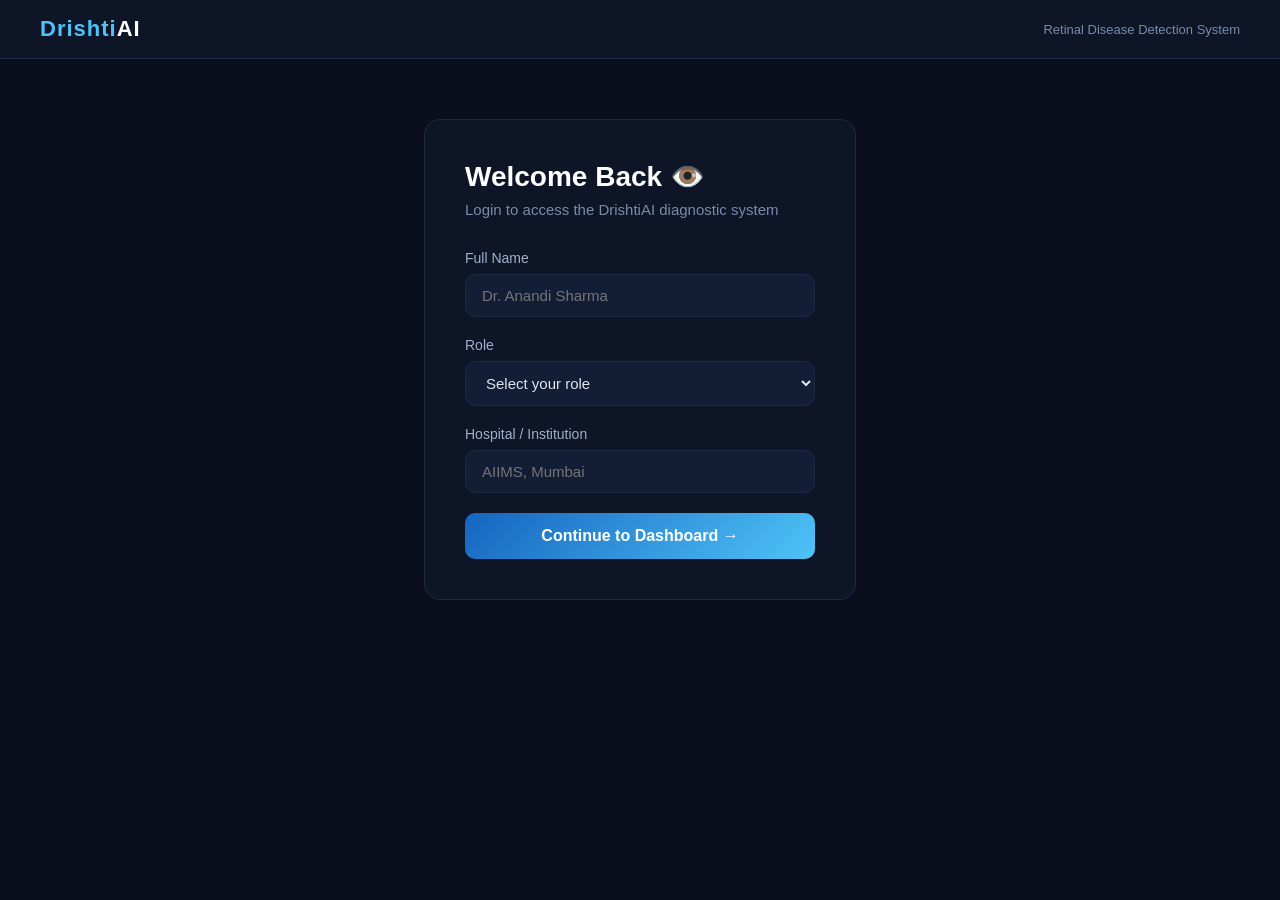
==== frontend/index.html @ 9fad53ef "Initial DrishtiAI commit" ====
<!DOCTYPE html>
<html lang="en">
<head>
  <meta charset="UTF-8"/>
  <meta name="viewport" content="width=device-width, initial-scale=1.0"/>
  <title>DrishtiAI – Login</title>
  <link rel="stylesheet" href="css/style.css"/>
</head>
<body>
  <nav class="navbar">
    <div class="logo">Drishti<span>AI</span></div>
    <div style="font-size:13px;color:#7a8aab;">Retinal Disease Detection System</div>
  </nav>

  <div class="container" style="max-width:480px;">
    <div class="card">
      <h1>Welcome Back 👁️</h1>
      <p class="subtitle">Login to access the DrishtiAI diagnostic system</p>

      <div class="form-group">
        <label>Full Name</label>
        <input type="text" id="name" placeholder="Dr. Anandi Sharma"/>
      </div>
      <div class="form-group">
        <label>Role</label>
        <select id="role">
          <option value="">Select your role</option>
          <option>Doctor</option>
          <option>Radiologist</option>
          <option>Researcher</option>
          <option>Student</option>
        </select>
      </div>
      <div class="form-group">
        <label>Hospital / Institution</label>
        <input type="text" id="hospital" placeholder="AIIMS, Mumbai"/>
      </div>

      <button class="btn" onclick="handleLogin()">Continue to Dashboard →</button>
    </div>
  </div>

  <script>
    function handleLogin() {
      const name = document.getElementById('name').value.trim();
      const role = document.getElementById('role').value;
      const hospital = document.getElementById('hospital').value.trim();
      if (!name || !role || !hospital) { alert('Please fill in all fields.'); return; }
      sessionStorage.setItem('drishti_user', JSON.stringify({ name, role, hospital }));
      window.location.href = '/upload.html';
    }
  </script>
</body>
</html>
---- frontend/css/style.css ----
* { margin: 0; padding: 0; box-sizing: border-box; }

body {
  font-family: 'Segoe UI', sans-serif;
  background: #0a0f1e;
  color: #e0e6f0;
  min-height: 100vh;
}

.navbar {
  background: #0d1526;
  padding: 16px 40px;
  display: flex;
  align-items: center;
  justify-content: space-between;
  border-bottom: 1px solid #1e2a45;
}

.navbar .logo { font-size: 22px; font-weight: 700; color: #4fc3f7; letter-spacing: 1px; }
.navbar .logo span { color: #ffffff; }

.container { max-width: 900px; margin: 60px auto; padding: 0 24px; }

.card {
  background: #0d1526;
  border: 1px solid #1e2a45;
  border-radius: 16px;
  padding: 40px;
}

h1 { font-size: 28px; font-weight: 700; margin-bottom: 8px; color: #ffffff; }
p.subtitle { color: #7a8aab; margin-bottom: 32px; font-size: 15px; }

.form-group { margin-bottom: 20px; }
.form-group label { display: block; margin-bottom: 8px; font-size: 14px; color: #a0b0cc; font-weight: 500; }

.form-group input, .form-group select {
  width: 100%;
  padding: 12px 16px;
  background: #131d35;
  border: 1px solid #1e2a45;
  border-radius: 10px;
  color: #e0e6f0;
  font-size: 15px;
  outline: none;
  transition: border 0.2s;
}

.form-group input:focus, .form-group select:focus { border-color: #4fc3f7; }

.btn {
  width: 100%;
  padding: 14px;
  background: linear-gradient(135deg, #1565c0, #4fc3f7);
  border: none;
  border-radius: 10px;
  color: #ffffff;
  font-size: 16px;
  font-weight: 600;
  cursor: pointer;
  transition: opacity 0.2s;
}

.btn:hover { opacity: 0.9; }
.btn:disabled { opacity: 0.5; cursor: not-allowed; }

.upload-area {
  border: 2px dashed #1e2a45;
  border-radius: 16px;
  padding: 60px 20px;
  text-align: center;
  cursor: pointer;
  transition: border-color 0.2s;
  margin-bottom: 24px;
}

.upload-area:hover { border-color: #4fc3f7; }
.upload-area .icon { font-size: 48px; margin-bottom: 16px; }
.upload-area p { color: #7a8aab; font-size: 15px; }
.upload-area p span { color: #4fc3f7; font-weight: 600; }

#preview-box { display: none; margin-bottom: 24px; text-align: center; }
#preview-box img { max-width: 100%; max-height: 300px; border-radius: 12px; border: 1px solid #1e2a45; }

.result-grid { display: grid; grid-template-columns: 1fr 1fr; gap: 20px; margin-bottom: 28px; }

.result-card {
  background: #131d35;
  border: 1px solid #1e2a45;
  border-radius: 12px;
  padding: 24px;
}

.result-card .label { font-size: 12px; color: #7a8aab; text-transform: uppercase; letter-spacing: 1px; margin-bottom: 8px; }
.result-card .value { font-size: 22px; font-weight: 700; color: #4fc3f7; }
.result-card .value.high { color: #ef5350; }
.result-card .value.moderate { color: #ffa726; }
.result-card .value.low { color: #66bb6a; }
.result-card .value.small { font-size: 14px; }

.images-grid { display: grid; grid-template-columns: 1fr 1fr; gap: 20px; margin-bottom: 28px; }

.img-box h3 { font-size: 14px; color: #a0b0cc; margin-bottom: 10px; text-transform: uppercase; letter-spacing: 1px; }
.img-box img { width: 100%; border-radius: 12px; border: 1px solid #1e2a45; }

.btn-outline {
  width: 100%;
  padding: 14px;
  background: transparent;
  border: 1px solid #4fc3f7;
  border-radius: 10px;
  color: #4fc3f7;
  font-size: 15px;
  font-weight: 600;
  cursor: pointer;
  transition: all 0.2s;
  margin-top: 12px;
}

.btn-outline:hover { background: #4fc3f7; color: #0a0f1e; }

.loading { display: none; text-align: center; margin-top: 20px; }
.loading p { color: #4fc3f7; font-size: 15px; }

.spinner {
  width: 40px; height: 40px;
  border: 3px solid #1e2a45;
  border-top-color: #4fc3f7;
  border-radius: 50%;
  animation: spin 0.8s linear infinite;
  margin: 0 auto 12px;
}

@keyframes spin { to { transform: rotate(360deg); } }
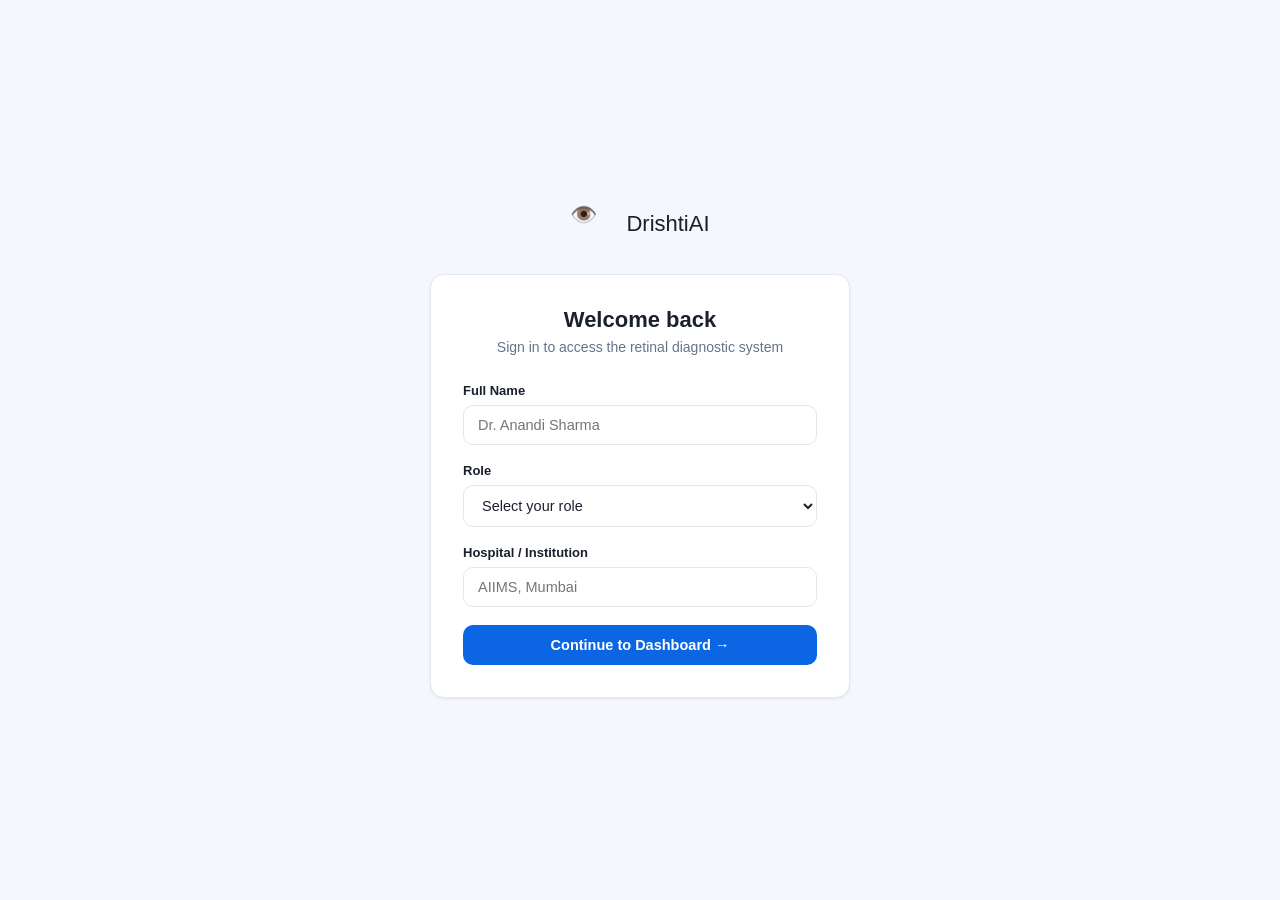
==== commit 61a3c62e: "First Commit" ====
--- a/frontend/index.html
+++ b/frontend/index.html
@@ -3,40 +3,42 @@
 <head>
   <meta charset="UTF-8"/>
   <meta name="viewport" content="width=device-width, initial-scale=1.0"/>
-  <title>DrishtiAI – Login</title>
+  <title>DrishtiAI – Sign In</title>
   <link rel="stylesheet" href="css/style.css"/>
 </head>
 <body>
-  <nav class="navbar">
-    <div class="logo">Drishti<span>AI</span></div>
-    <div style="font-size:13px;color:#7a8aab;">Retinal Disease Detection System</div>
-  </nav>
-
-  <div class="container" style="max-width:480px;">
-    <div class="card">
-      <h1>Welcome Back 👁️</h1>
-      <p class="subtitle">Login to access the DrishtiAI diagnostic system</p>
-
-      <div class="form-group">
-        <label>Full Name</label>
-        <input type="text" id="name" placeholder="Dr. Anandi Sharma"/>
-      </div>
-      <div class="form-group">
-        <label>Role</label>
-        <select id="role">
-          <option value="">Select your role</option>
-          <option>Doctor</option>
-          <option>Radiologist</option>
-          <option>Researcher</option>
-          <option>Student</option>
-        </select>
-      </div>
-      <div class="form-group">
-        <label>Hospital / Institution</label>
-        <input type="text" id="hospital" placeholder="AIIMS, Mumbai"/>
+  <div class="auth-shell">
+    <div class="auth-card">
+      <div class="auth-logo">
+        <div class="brand-icon">👁️</div>
+        <div class="logo">Drishti<span>AI</span></div>
       </div>
 
-      <button class="btn" onclick="handleLogin()">Continue to Dashboard →</button>
+      <div class="card">
+        <h1>Welcome back</h1>
+        <p class="subtitle">Sign in to access the retinal diagnostic system</p>
+
+        <div class="form-group">
+          <label>Full Name</label>
+          <input type="text" id="name" placeholder="Dr. Anandi Sharma"/>
+        </div>
+        <div class="form-group">
+          <label>Role</label>
+          <select id="role">
+            <option value="">Select your role</option>
+            <option>Doctor</option>
+            <option>Radiologist</option>
+            <option>Researcher</option>
+            <option>Student</option>
+          </select>
+        </div>
+        <div class="form-group">
+          <label>Hospital / Institution</label>
+          <input type="text" id="hospital" placeholder="AIIMS, Mumbai"/>
+        </div>
+
+        <button class="btn" onclick="handleLogin()">Continue to Dashboard →</button>
+      </div>
     </div>
   </div>
 
--- a/frontend/css/style.css
+++ b/frontend/css/style.css
@@ -1,134 +1,332 @@
+:root {
+  --primary: #0c66e4;
+  --primary-dark: #0a4fb5;
+  --primary-light: #e8f1fd;
+  --accent: #06b6d4;
+  --bg: #f4f7fb;
+  --surface: #ffffff;
+  --border: #e2e8f0;
+  --text-primary: #1a202c;
+  --text-secondary: #64748b;
+  --text-muted: #94a3b8;
+  --success: #16a34a;
+  --success-bg: #f0fdf4;
+  --warning: #d97706;
+  --warning-bg: #fffbeb;
+  --danger: #dc2626;
+  --danger-bg: #fef2f2;
+  --radius: 14px;
+  --shadow-sm: 0 1px 3px rgba(15, 23, 42, 0.08);
+  --shadow-md: 0 4px 16px rgba(15, 23, 42, 0.08);
+  --shadow-lg: 0 12px 32px rgba(15, 23, 42, 0.10);
+}
+
 * { margin: 0; padding: 0; box-sizing: border-box; }
 
 body {
-  font-family: 'Segoe UI', sans-serif;
-  background: #0a0f1e;
-  color: #e0e6f0;
+  font-family: 'Inter', 'Segoe UI', -apple-system, sans-serif;
+  background: var(--bg);
+  color: var(--text-primary);
   min-height: 100vh;
-}
-
+  -webkit-font-smoothing: antialiased;
+}
+
+/* ── Navbar ── */
 .navbar {
-  background: #0d1526;
-  padding: 16px 40px;
+  background: var(--surface);
+  padding: 0 32px;
+  height: 64px;
   display: flex;
   align-items: center;
   justify-content: space-between;
-  border-bottom: 1px solid #1e2a45;
-}
-
-.navbar .logo { font-size: 22px; font-weight: 700; color: #4fc3f7; letter-spacing: 1px; }
-.navbar .logo span { color: #ffffff; }
-
-.container { max-width: 900px; margin: 60px auto; padding: 0 24px; }
+  border-bottom: 1px solid var(--border);
+  position: sticky;
+  top: 0;
+  z-index: 100;
+}
+
+.navbar .brand {
+  display: flex;
+  align-items: center;
+  gap: 10px;
+}
+
+.navbar .brand-icon {
+  width: 34px; height: 34px;
+  background: linear-gradient(135deg, var(--primary), var(--accent));
+  border-radius: 9px;
+  display: flex; align-items: center; justify-content: center;
+  font-size: 17px;
+}
+
+.navbar .logo { font-size: 18px; font-weight: 700; color: var(--text-primary); letter-spacing: -0.3px; }
+.navbar .logo span { color: var(--primary); }
+
+.navbar .nav-right { display: flex; align-items: center; gap: 20px; }
+
+.navbar .nav-links { display: flex; gap: 4px; }
+.navbar .nav-links a {
+  text-decoration: none;
+  color: var(--text-secondary);
+  font-size: 14px;
+  font-weight: 500;
+  padding: 8px 14px;
+  border-radius: 8px;
+  transition: all 0.15s;
+}
+.navbar .nav-links a:hover { background: var(--primary-light); color: var(--primary); }
+.navbar .nav-links a.active { background: var(--primary-light); color: var(--primary); }
+
+.user-chip {
+  display: flex; align-items: center; gap: 8px;
+  background: var(--bg);
+  padding: 6px 12px 6px 6px;
+  border-radius: 100px;
+  font-size: 13px;
+  color: var(--text-secondary);
+}
+.user-avatar {
+  width: 26px; height: 26px;
+  border-radius: 50%;
+  background: linear-gradient(135deg, var(--primary), var(--accent));
+  color: white;
+  display: flex; align-items: center; justify-content: center;
+  font-size: 11px; font-weight: 700;
+}
+
+/* ── Layout ── */
+.page-wrap { max-width: 1080px; margin: 0 auto; padding: 40px 24px 80px; }
+.page-wrap.narrow { max-width: 460px; }
+
+.page-header { margin-bottom: 28px; }
+.page-header h1 { font-size: 26px; font-weight: 700; letter-spacing: -0.4px; margin-bottom: 4px; }
+.page-header p { color: var(--text-secondary); font-size: 14.5px; }
 
 .card {
-  background: #0d1526;
-  border: 1px solid #1e2a45;
-  border-radius: 16px;
-  padding: 40px;
-}
-
-h1 { font-size: 28px; font-weight: 700; margin-bottom: 8px; color: #ffffff; }
-p.subtitle { color: #7a8aab; margin-bottom: 32px; font-size: 15px; }
-
-.form-group { margin-bottom: 20px; }
-.form-group label { display: block; margin-bottom: 8px; font-size: 14px; color: #a0b0cc; font-weight: 500; }
+  background: var(--surface);
+  border: 1px solid var(--border);
+  border-radius: var(--radius);
+  padding: 32px;
+  box-shadow: var(--shadow-sm);
+}
+
+/* ── Login ── */
+.auth-shell { min-height: 100vh; display: flex; align-items: center; justify-content: center; padding: 24px; }
+.auth-card { width: 100%; max-width: 420px; }
+
+.auth-logo { display: flex; align-items: center; gap: 12px; margin-bottom: 28px; justify-content: center; }
+.auth-logo .brand-icon { width: 44px; height: 44px; font-size: 22px; border-radius: 12px; }
+.auth-logo .logo { font-size: 22px; }
+
+.auth-card .card { text-align: left; }
+.auth-card h1 { font-size: 22px; font-weight: 700; margin-bottom: 6px; text-align: center; }
+.auth-card .subtitle { text-align: center; color: var(--text-secondary); font-size: 14px; margin-bottom: 28px; }
+
+.form-group { margin-bottom: 18px; }
+.form-group label {
+  display: block; margin-bottom: 7px; font-size: 13px;
+  color: var(--text-primary); font-weight: 600;
+}
 
 .form-group input, .form-group select {
   width: 100%;
-  padding: 12px 16px;
-  background: #131d35;
-  border: 1px solid #1e2a45;
+  padding: 11px 14px;
+  background: var(--surface);
+  border: 1.5px solid var(--border);
   border-radius: 10px;
-  color: #e0e6f0;
-  font-size: 15px;
+  color: var(--text-primary);
+  font-size: 14.5px;
+  font-family: inherit;
   outline: none;
-  transition: border 0.2s;
-}
-
-.form-group input:focus, .form-group select:focus { border-color: #4fc3f7; }
+  transition: border-color 0.15s, box-shadow 0.15s;
+}
+.form-group input:focus, .form-group select:focus {
+  border-color: var(--primary);
+  box-shadow: 0 0 0 3px var(--primary-light);
+}
 
 .btn {
   width: 100%;
-  padding: 14px;
-  background: linear-gradient(135deg, #1565c0, #4fc3f7);
+  padding: 12px;
+  background: var(--primary);
   border: none;
   border-radius: 10px;
-  color: #ffffff;
-  font-size: 16px;
+  color: #fff;
+  font-size: 14.5px;
   font-weight: 600;
   cursor: pointer;
-  transition: opacity 0.2s;
-}
-
-.btn:hover { opacity: 0.9; }
+  transition: background 0.15s, transform 0.05s;
+  font-family: inherit;
+}
+.btn:hover { background: var(--primary-dark); }
+.btn:active { transform: scale(0.99); }
 .btn:disabled { opacity: 0.5; cursor: not-allowed; }
 
+.btn-secondary {
+  width: 100%;
+  padding: 12px;
+  background: var(--surface);
+  border: 1.5px solid var(--border);
+  border-radius: 10px;
+  color: var(--text-primary);
+  font-size: 14.5px;
+  font-weight: 600;
+  cursor: pointer;
+  transition: all 0.15s;
+  font-family: inherit;
+}
+.btn-secondary:hover { border-color: var(--primary); color: var(--primary); background: var(--primary-light); }
+
+.btn-row { display: flex; gap: 10px; margin-top: 8px; }
+.btn-row .btn, .btn-row .btn-secondary { margin: 0; }
+
+/* ── Upload page ── */
 .upload-area {
-  border: 2px dashed #1e2a45;
+  border: 2px dashed var(--border);
   border-radius: 16px;
-  padding: 60px 20px;
+  padding: 56px 24px;
   text-align: center;
   cursor: pointer;
-  transition: border-color 0.2s;
-  margin-bottom: 24px;
-}
-
-.upload-area:hover { border-color: #4fc3f7; }
-.upload-area .icon { font-size: 48px; margin-bottom: 16px; }
-.upload-area p { color: #7a8aab; font-size: 15px; }
-.upload-area p span { color: #4fc3f7; font-weight: 600; }
-
-#preview-box { display: none; margin-bottom: 24px; text-align: center; }
-#preview-box img { max-width: 100%; max-height: 300px; border-radius: 12px; border: 1px solid #1e2a45; }
-
-.result-grid { display: grid; grid-template-columns: 1fr 1fr; gap: 20px; margin-bottom: 28px; }
-
-.result-card {
-  background: #131d35;
-  border: 1px solid #1e2a45;
-  border-radius: 12px;
-  padding: 24px;
-}
-
-.result-card .label { font-size: 12px; color: #7a8aab; text-transform: uppercase; letter-spacing: 1px; margin-bottom: 8px; }
-.result-card .value { font-size: 22px; font-weight: 700; color: #4fc3f7; }
-.result-card .value.high { color: #ef5350; }
-.result-card .value.moderate { color: #ffa726; }
-.result-card .value.low { color: #66bb6a; }
-.result-card .value.small { font-size: 14px; }
-
-.images-grid { display: grid; grid-template-columns: 1fr 1fr; gap: 20px; margin-bottom: 28px; }
-
-.img-box h3 { font-size: 14px; color: #a0b0cc; margin-bottom: 10px; text-transform: uppercase; letter-spacing: 1px; }
-.img-box img { width: 100%; border-radius: 12px; border: 1px solid #1e2a45; }
-
-.btn-outline {
-  width: 100%;
-  padding: 14px;
-  background: transparent;
-  border: 1px solid #4fc3f7;
-  border-radius: 10px;
-  color: #4fc3f7;
-  font-size: 15px;
-  font-weight: 600;
-  cursor: pointer;
-  transition: all 0.2s;
-  margin-top: 12px;
-}
-
-.btn-outline:hover { background: #4fc3f7; color: #0a0f1e; }
-
-.loading { display: none; text-align: center; margin-top: 20px; }
-.loading p { color: #4fc3f7; font-size: 15px; }
+  transition: border-color 0.15s, background 0.15s;
+  margin-bottom: 20px;
+  background: var(--bg);
+}
+.upload-area:hover, .upload-area.drag-over { border-color: var(--primary); background: var(--primary-light); }
+.upload-area .icon { width: 56px; height: 56px; margin: 0 auto 16px; color: var(--primary); }
+.upload-area p { color: var(--text-secondary); font-size: 14.5px; }
+.upload-area p.main { color: var(--text-primary); font-weight: 600; font-size: 15px; margin-bottom: 4px; }
+.upload-area p span { color: var(--primary); font-weight: 600; }
+
+#preview-box { display: none; margin-bottom: 20px; }
+#preview-box .preview-frame {
+  border: 1px solid var(--border); border-radius: 14px; overflow: hidden;
+  background: #000; display: flex; justify-content: center;
+}
+#preview-box img { max-width: 100%; max-height: 320px; display: block; }
+#preview-box .preview-status {
+  display: flex; align-items: center; gap: 6px;
+  margin-top: 10px; color: var(--success); font-size: 13px; font-weight: 600;
+}
+
+.disease-chip-row { display: flex; flex-wrap: wrap; gap: 8px; margin-bottom: 24px; }
+.disease-chip {
+  font-size: 12.5px; color: var(--text-secondary);
+  background: var(--bg); border: 1px solid var(--border);
+  padding: 6px 12px; border-radius: 100px;
+}
+
+.loading-box { display: none; text-align: center; margin-top: 24px; padding: 20px; }
+.loading-box p { color: var(--primary); font-size: 14px; font-weight: 600; margin-top: 14px; }
+.loading-box .sub { color: var(--text-muted); font-size: 12.5px; font-weight: 400; margin-top: 4px; }
 
 .spinner {
-  width: 40px; height: 40px;
-  border: 3px solid #1e2a45;
-  border-top-color: #4fc3f7;
+  width: 36px; height: 36px;
+  border: 3px solid var(--primary-light);
+  border-top-color: var(--primary);
   border-radius: 50%;
   animation: spin 0.8s linear infinite;
-  margin: 0 auto 12px;
-}
-
-@keyframes spin { to { transform: rotate(360deg); } }+  margin: 0 auto;
+}
+@keyframes spin { to { transform: rotate(360deg); } }
+
+/* ── Results page ── */
+.result-hero {
+  display: flex; align-items: center; justify-content: space-between;
+  margin-bottom: 24px; flex-wrap: wrap; gap: 12px;
+}
+.result-hero .meta { color: var(--text-secondary); font-size: 13.5px; }
+.report-id-badge {
+  font-size: 11.5px; color: var(--text-muted); background: var(--bg);
+  padding: 5px 10px; border-radius: 8px; font-family: 'SF Mono', monospace;
+}
+
+.stat-grid { display: grid; grid-template-columns: repeat(4, 1fr); gap: 14px; margin-bottom: 24px; }
+
+.stat-card {
+  background: var(--surface);
+  border: 1px solid var(--border);
+  border-radius: 12px;
+  padding: 18px;
+}
+.stat-card .stat-label {
+  font-size: 11.5px; color: var(--text-muted); text-transform: uppercase;
+  letter-spacing: 0.5px; font-weight: 600; margin-bottom: 8px;
+  display: flex; align-items: center; gap: 5px;
+}
+.stat-card .stat-value { font-size: 19px; font-weight: 700; color: var(--text-primary); line-height: 1.25; }
+.stat-card .stat-value.primary { color: var(--primary); }
+
+.severity-badge {
+  display: inline-flex; align-items: center; gap: 6px;
+  padding: 4px 10px; border-radius: 8px; font-size: 13px; font-weight: 700;
+}
+.severity-badge.low { background: var(--success-bg); color: var(--success); }
+.severity-badge.moderate { background: var(--warning-bg); color: var(--warning); }
+.severity-badge.high { background: var(--danger-bg); color: var(--danger); }
+
+.confidence-bar-track { width: 100%; height: 8px; background: var(--bg); border-radius: 100px; margin-top: 8px; overflow: hidden; }
+.confidence-bar-fill { height: 100%; border-radius: 100px; background: linear-gradient(90deg, var(--primary), var(--accent)); transition: width 0.6s ease; }
+
+.section-card { margin-bottom: 20px; }
+.section-card .section-title {
+  font-size: 13px; font-weight: 700; color: var(--text-primary);
+  text-transform: uppercase; letter-spacing: 0.4px;
+  margin-bottom: 14px; display: flex; align-items: center; gap: 8px;
+}
+.section-card .section-title .dot { width: 6px; height: 6px; border-radius: 50%; background: var(--primary); }
+
+.recommendation-box {
+  background: var(--primary-light);
+  border: 1px solid #c7e0fb;
+  border-radius: 12px;
+  padding: 16px 18px;
+  color: var(--text-primary);
+  font-size: 14px;
+  line-height: 1.6;
+}
+
+.images-grid { display: grid; grid-template-columns: 1fr 1fr; gap: 16px; }
+.img-box { background: var(--bg); border: 1px solid var(--border); border-radius: 12px; padding: 14px; }
+.img-box .img-label {
+  font-size: 12px; font-weight: 600; color: var(--text-secondary);
+  margin-bottom: 10px; display: flex; align-items: center; gap: 6px;
+}
+.img-box img { width: 100%; border-radius: 8px; display: block; background: #000; }
+
+.disclaimer-note {
+  background: var(--bg); border: 1px solid var(--border); border-radius: 10px;
+  padding: 14px 16px; font-size: 12.5px; color: var(--text-muted); line-height: 1.6;
+  margin-top: 24px;
+}
+
+.action-row { display: flex; gap: 12px; margin-top: 24px; }
+
+/* ── History page ── */
+.history-list { display: flex; flex-direction: column; gap: 10px; }
+.history-item {
+  background: var(--surface); border: 1px solid var(--border); border-radius: 12px;
+  padding: 16px 18px; display: flex; align-items: center; justify-content: space-between;
+  cursor: pointer; transition: border-color 0.15s, box-shadow 0.15s;
+}
+.history-item:hover { border-color: var(--primary); box-shadow: var(--shadow-sm); }
+.history-item .h-left { display: flex; align-items: center; gap: 14px; }
+.history-item .h-icon {
+  width: 40px; height: 40px; border-radius: 10px; background: var(--primary-light);
+  display: flex; align-items: center; justify-content: center; font-size: 18px; flex-shrink: 0;
+}
+.history-item .h-disease { font-size: 14.5px; font-weight: 600; color: var(--text-primary); }
+.history-item .h-date { font-size: 12.5px; color: var(--text-muted); margin-top: 2px; }
+.history-item .h-right { display: flex; align-items: center; gap: 14px; }
+.history-item .h-confidence { font-size: 13px; color: var(--text-secondary); font-weight: 600; }
+
+.empty-state { text-align: center; padding: 60px 20px; color: var(--text-muted); }
+.empty-state .icon { font-size: 40px; margin-bottom: 12px; opacity: 0.5; }
+.empty-state p { font-size: 14px; }
+
+/* ── Misc ── */
+.icon-sm { width: 16px; height: 16px; }
+@media (max-width: 720px) {
+  .stat-grid { grid-template-columns: repeat(2, 1fr); }
+  .images-grid { grid-template-columns: 1fr; }
+  .navbar .nav-links { display: none; }
+}
